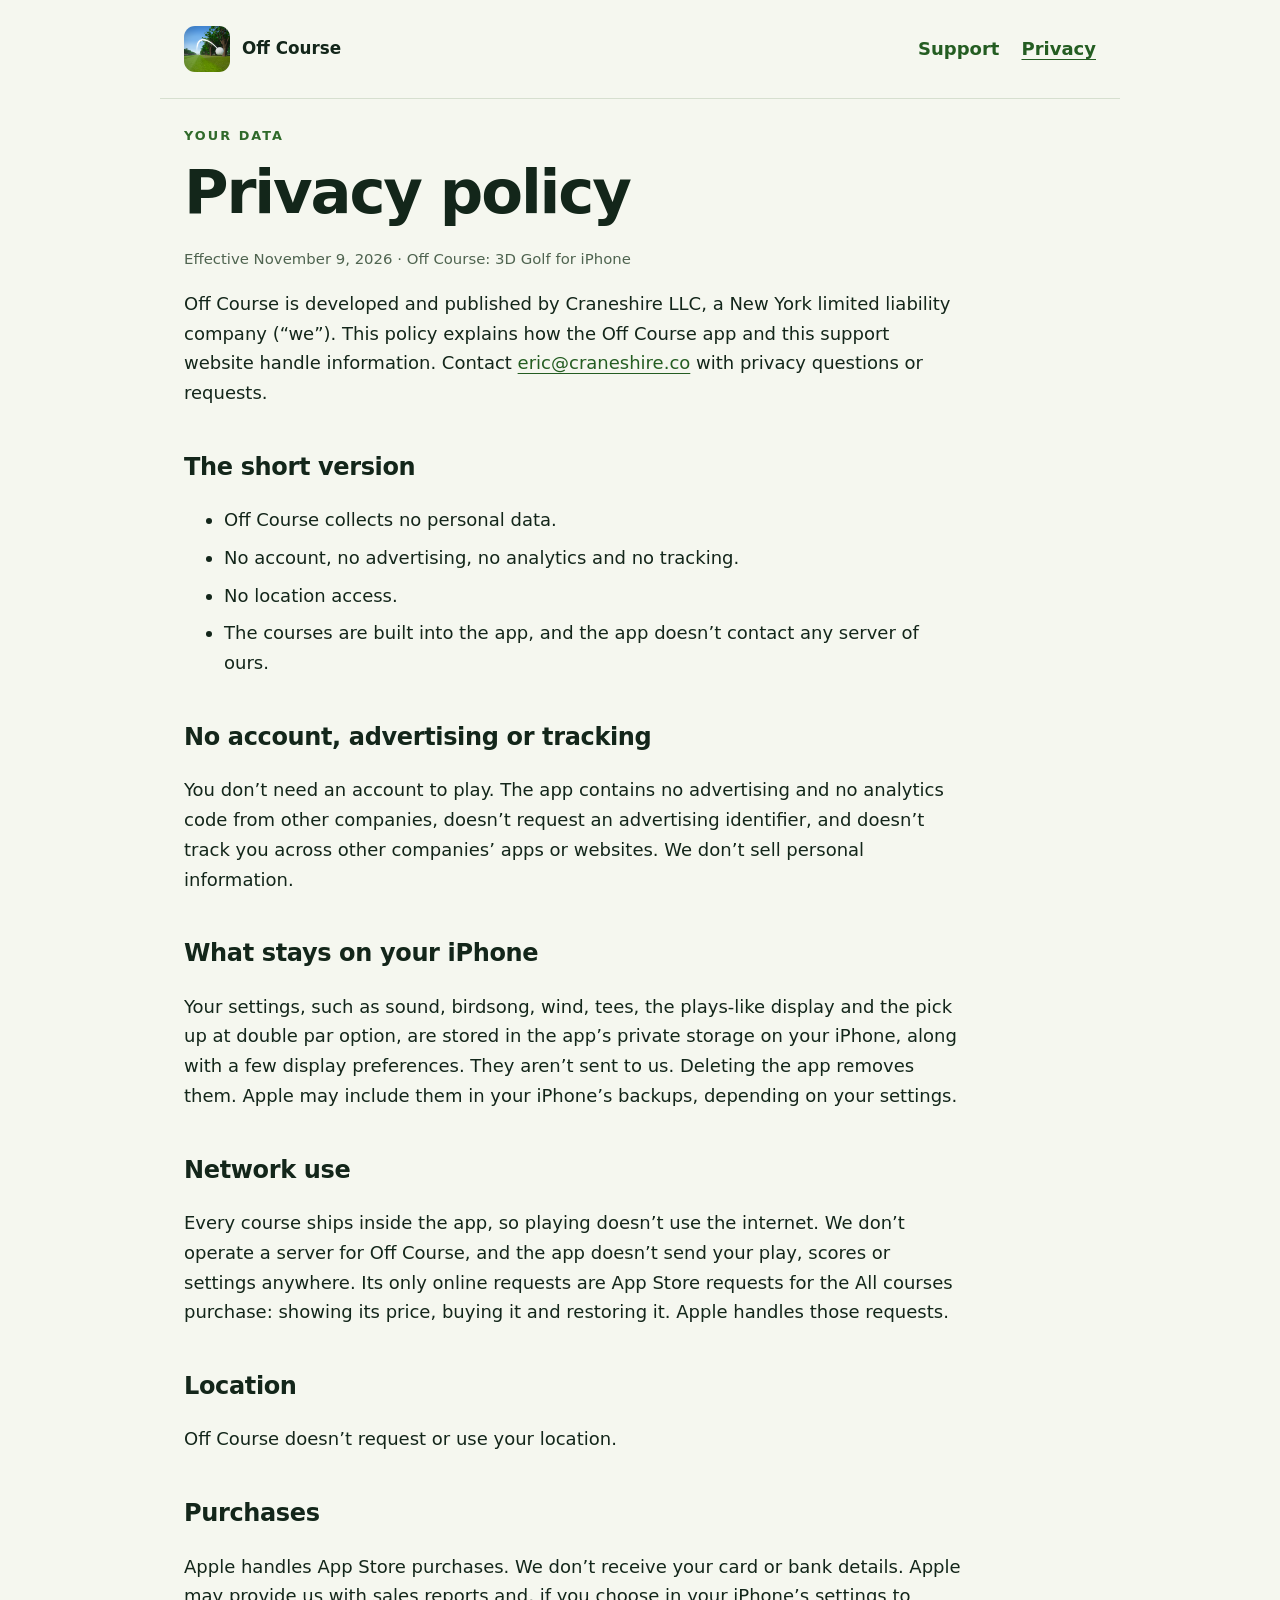
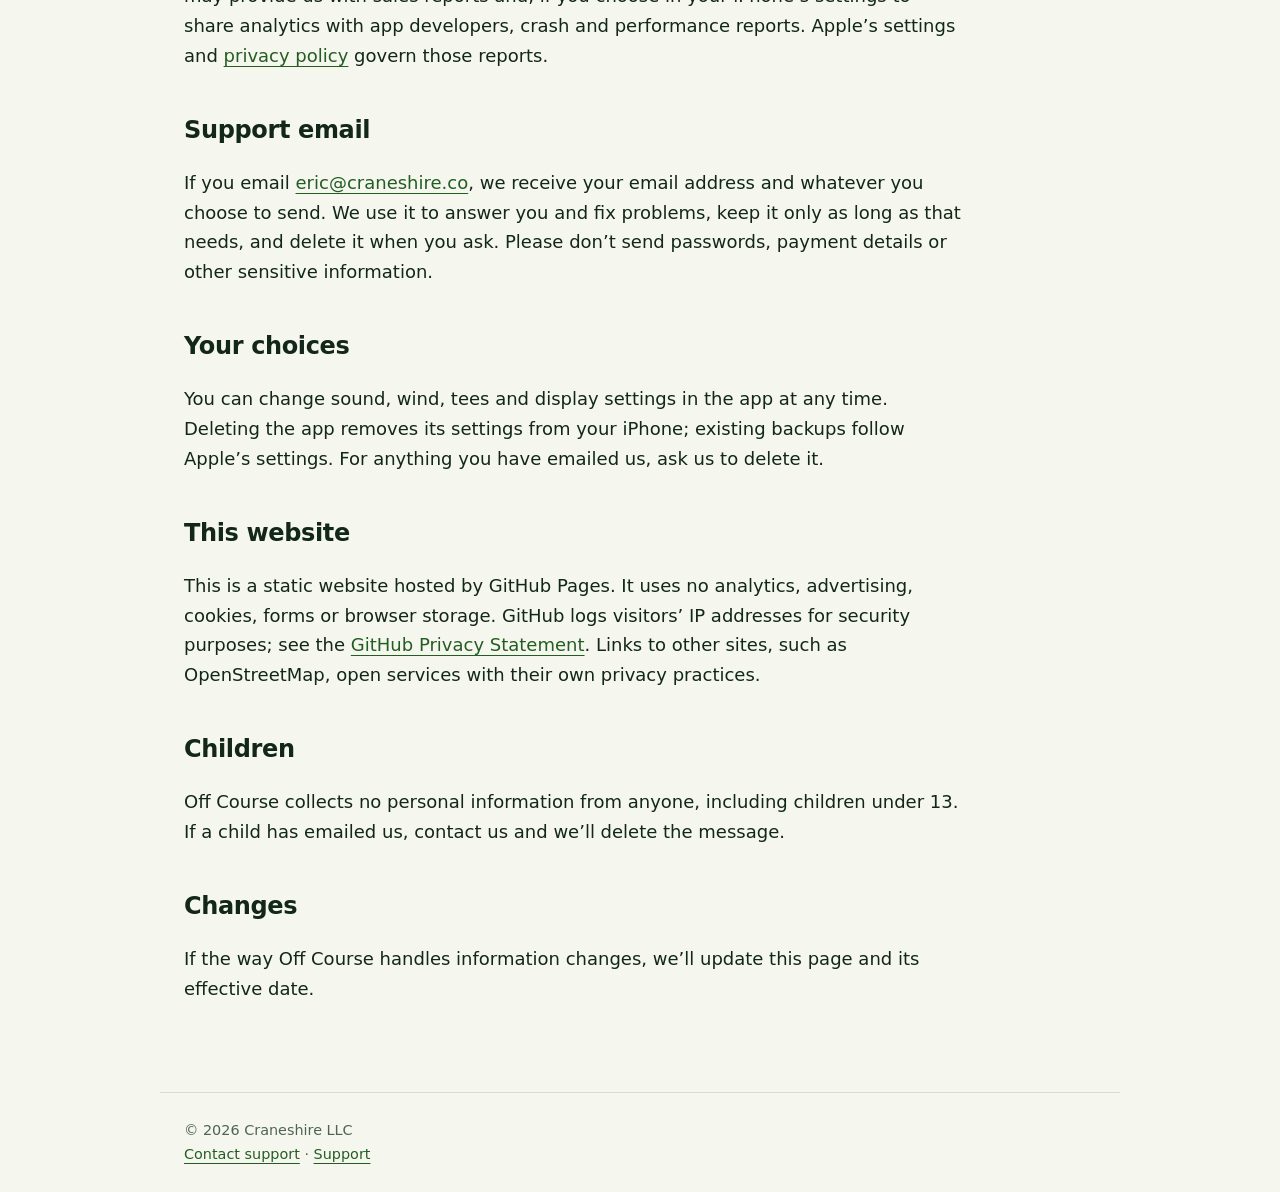
==== privacy.html @ 1bd62391 "Add Off Course support and privacy pages Support page with getting started, course markings, purchas" ====
<!doctype html>
<html lang="en"><head><meta charset="utf-8"><meta name="viewport" content="width=device-width,initial-scale=1">
<meta name="description" content="Privacy policy for Off Course: 3D Golf on iPhone. Off Course collects no personal data.">
<title>Privacy policy · Off Course: 3D Golf</title>
<link rel="icon" href="icon.png"><link rel="apple-touch-icon" href="icon.png"><link rel="stylesheet" href="style.css"></head><body>
<header><a class="brand" href="./"><img src="icon.png" alt=""><span>Off Course</span></a><nav aria-label="Main navigation"><a href="./">Support</a><a href="privacy.html" aria-current="page">Privacy</a></nav></header>
<main>
<article class="policy"><p class="eyebrow">Your data</p><h1>Privacy policy</h1>
<p class="note">Effective November 9, 2026 · Off Course: 3D Golf for iPhone</p>
<p>Off Course is developed and published by Craneshire LLC, a New York limited liability company (“we”). This policy explains how the Off Course app and this support website handle information. Contact <a href="mailto:eric@craneshire.co?subject=Off%20Course%20privacy">eric@craneshire.co</a> with privacy questions or requests.</p>

<h2>The short version</h2>
<ul>
<li>Off Course collects no personal data.</li>
<li>No account, no advertising, no analytics and no tracking.</li>
<li>No location access.</li>
<li>The courses are built into the app, and the app doesn’t contact any server of ours.</li>
</ul>

<h2>No account, advertising or tracking</h2>
<p>You don’t need an account to play. The app contains no advertising and no analytics code from other companies, doesn’t request an advertising identifier, and doesn’t track you across other companies’ apps or websites. We don’t sell personal information.</p>

<h2 id="device">What stays on your iPhone</h2>
<p>Your settings, such as sound, birdsong, wind, tees, the plays-like display and the pick up at double par option, are stored in the app’s private storage on your iPhone, along with a few display preferences. They aren’t sent to us. Deleting the app removes them. Apple may include them in your iPhone’s backups, depending on your settings.</p>

<h2>Network use</h2>
<p>Every course ships inside the app, so playing doesn’t use the internet. We don’t operate a server for Off Course, and the app doesn’t send your play, scores or settings anywhere. Its only online requests are App Store requests for the All courses purchase: showing its price, buying it and restoring it. Apple handles those requests.</p>

<h2>Location</h2>
<p>Off Course doesn’t request or use your location.</p>

<h2>Purchases</h2>
<p>Apple handles App Store purchases. We don’t receive your card or bank details. Apple may provide us with sales reports and, if you choose in your iPhone’s settings to share analytics with app developers, crash and performance reports. Apple’s settings and <a href="https://www.apple.com/legal/privacy/">privacy policy</a> govern those reports.</p>

<h2>Support email</h2>
<p>If you email <a href="mailto:eric@craneshire.co?subject=Off%20Course%20support">eric@craneshire.co</a>, we receive your email address and whatever you choose to send. We use it to answer you and fix problems, keep it only as long as that needs, and delete it when you ask. Please don’t send passwords, payment details or other sensitive information.</p>

<h2 id="choices">Your choices</h2>
<p>You can change sound, wind, tees and display settings in the app at any time. Deleting the app removes its settings from your iPhone; existing backups follow Apple’s settings. For anything you have emailed us, ask us to delete it.</p>

<h2>This website</h2>
<p>This is a static website hosted by GitHub Pages. It uses no analytics, advertising, cookies, forms or browser storage. GitHub logs visitors’ IP addresses for security purposes; see the <a href="https://docs.github.com/site-policy/privacy-policies/github-general-privacy-statement">GitHub Privacy Statement</a>. Links to other sites, such as OpenStreetMap, open services with their own privacy practices.</p>

<h2>Children</h2>
<p>Off Course collects no personal information from anyone, including children under 13. If a child has emailed us, contact us and we’ll delete the message.</p>

<h2>Changes</h2>
<p>If the way Off Course handles information changes, we’ll update this page and its effective date.</p>
</article>
</main>
<footer>© 2026 Craneshire LLC<br><a href="mailto:eric@craneshire.co?subject=Off%20Course%20support">Contact support</a> · <a href="./">Support</a></footer></body></html>
---- style.css ----
:root{--bg:#04110a;--panel:#0b1c12;--line:#1f3626;--text:#eef4ea;--muted:#a8bda3;--accent:#d9f28a;--link:#d9f28a;--contact-bg:#d9f28a;--contact-text:#0b1c12;color-scheme:dark}
@media (prefers-color-scheme:light){:root{--bg:#f5f7ef;--panel:#ffffff;--line:#d6dfcf;--text:#13261a;--muted:#4f6450;--accent:#2f6a2a;--link:#245d22;--contact-bg:#0b1c12;--contact-text:#eef4ea;color-scheme:light}}
*{box-sizing:border-box}
body{margin:0;background:var(--bg);color:var(--text);font:18px/1.65 system-ui,-apple-system,sans-serif}
a{color:var(--link);text-underline-offset:4px}
a:hover{text-decoration-thickness:2px}
header,main,footer{max-width:960px;margin:auto;padding:26px 24px}
header{display:flex;align-items:center;justify-content:space-between;gap:20px;border-bottom:1px solid var(--line)}
.brand{display:flex;align-items:center;gap:12px;text-decoration:none;font-weight:750;color:var(--text);font-size:1.05rem}
.brand img{width:46px;height:46px;border-radius:11px}
nav{display:flex;gap:22px;font-weight:600}
nav a{text-decoration:none}
nav a[aria-current]{text-decoration:underline}
h1{font-size:clamp(2.3rem,6vw,3.8rem);letter-spacing:-.035em;line-height:1.06;margin:14px 0 22px}
h2{font-size:1.5rem;letter-spacing:-.015em;margin:40px 0 12px}
.eyebrow{letter-spacing:.16em;text-transform:uppercase;font-size:.8rem;font-weight:750;color:var(--accent);margin:0}
.intro{max-width:700px;font-size:1.18rem}
.hero{padding:34px 0 18px}
.shot{display:block;width:100%;max-width:960px;border-radius:16px;margin:8px 0 6px}
.contact{background:var(--contact-bg);color:var(--contact-text);padding:28px 30px;border-radius:18px;margin:30px 0 10px}
.contact h2{margin-top:0}
.contact a{color:var(--contact-text);font-weight:750;font-size:clamp(1.1rem,4vw,1.45rem);overflow-wrap:anywhere}
.steps{padding-left:1.3em}
li{margin:8px 0}
details{padding:18px 0;border-bottom:1px solid var(--line)}
summary{font-weight:700;cursor:pointer}
details p{max-width:760px;margin:10px 0 0}
.policy{max-width:780px}
.note{color:var(--muted);font-size:.93rem}
.keys{display:grid;grid-template-columns:repeat(auto-fit,minmax(240px,1fr));gap:14px;margin:16px 0}
.key{background:var(--panel);border:1px solid var(--line);border-radius:14px;padding:16px 18px}
.key strong{display:block;margin-bottom:4px}
footer{border-top:1px solid var(--line);color:var(--muted);font-size:.9rem;margin-top:44px}
@media (max-width:560px){header,main,footer{padding:18px 16px}header{flex-direction:column;align-items:flex-start}.contact{padding:22px}}
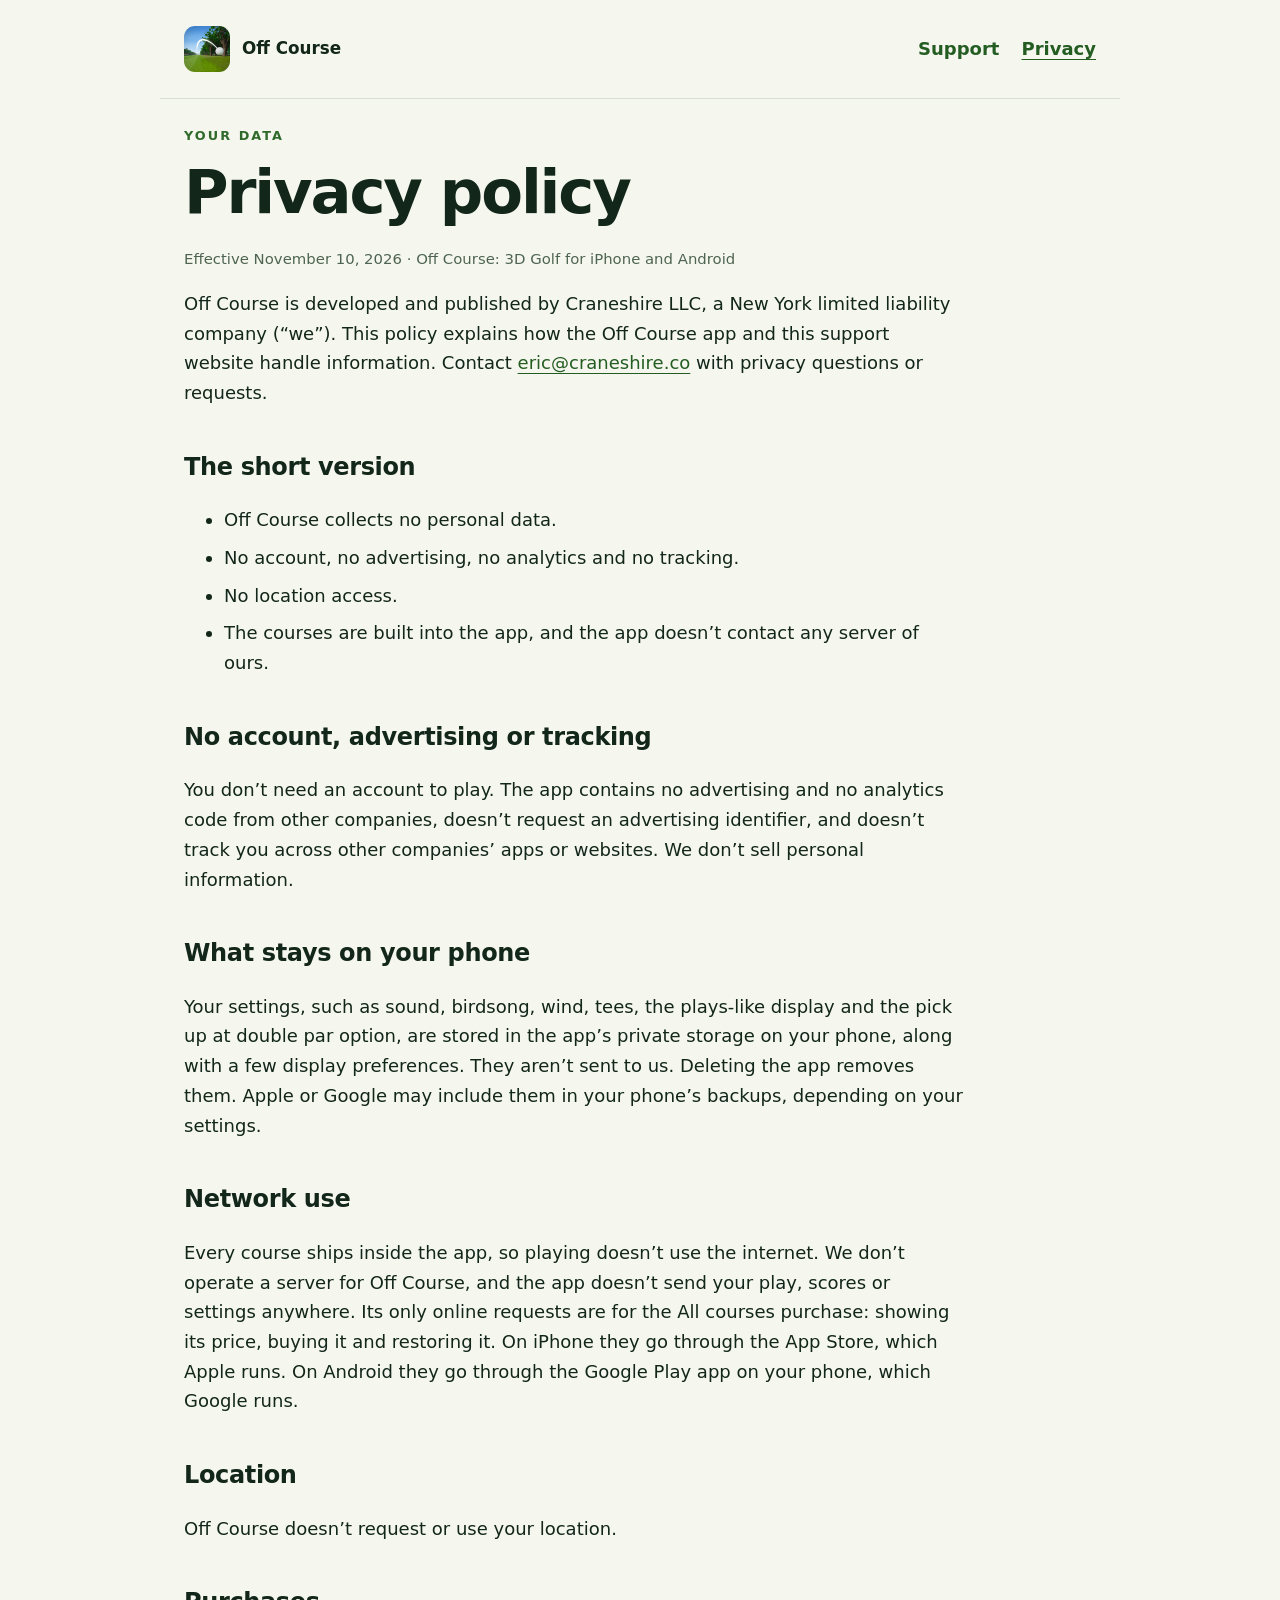
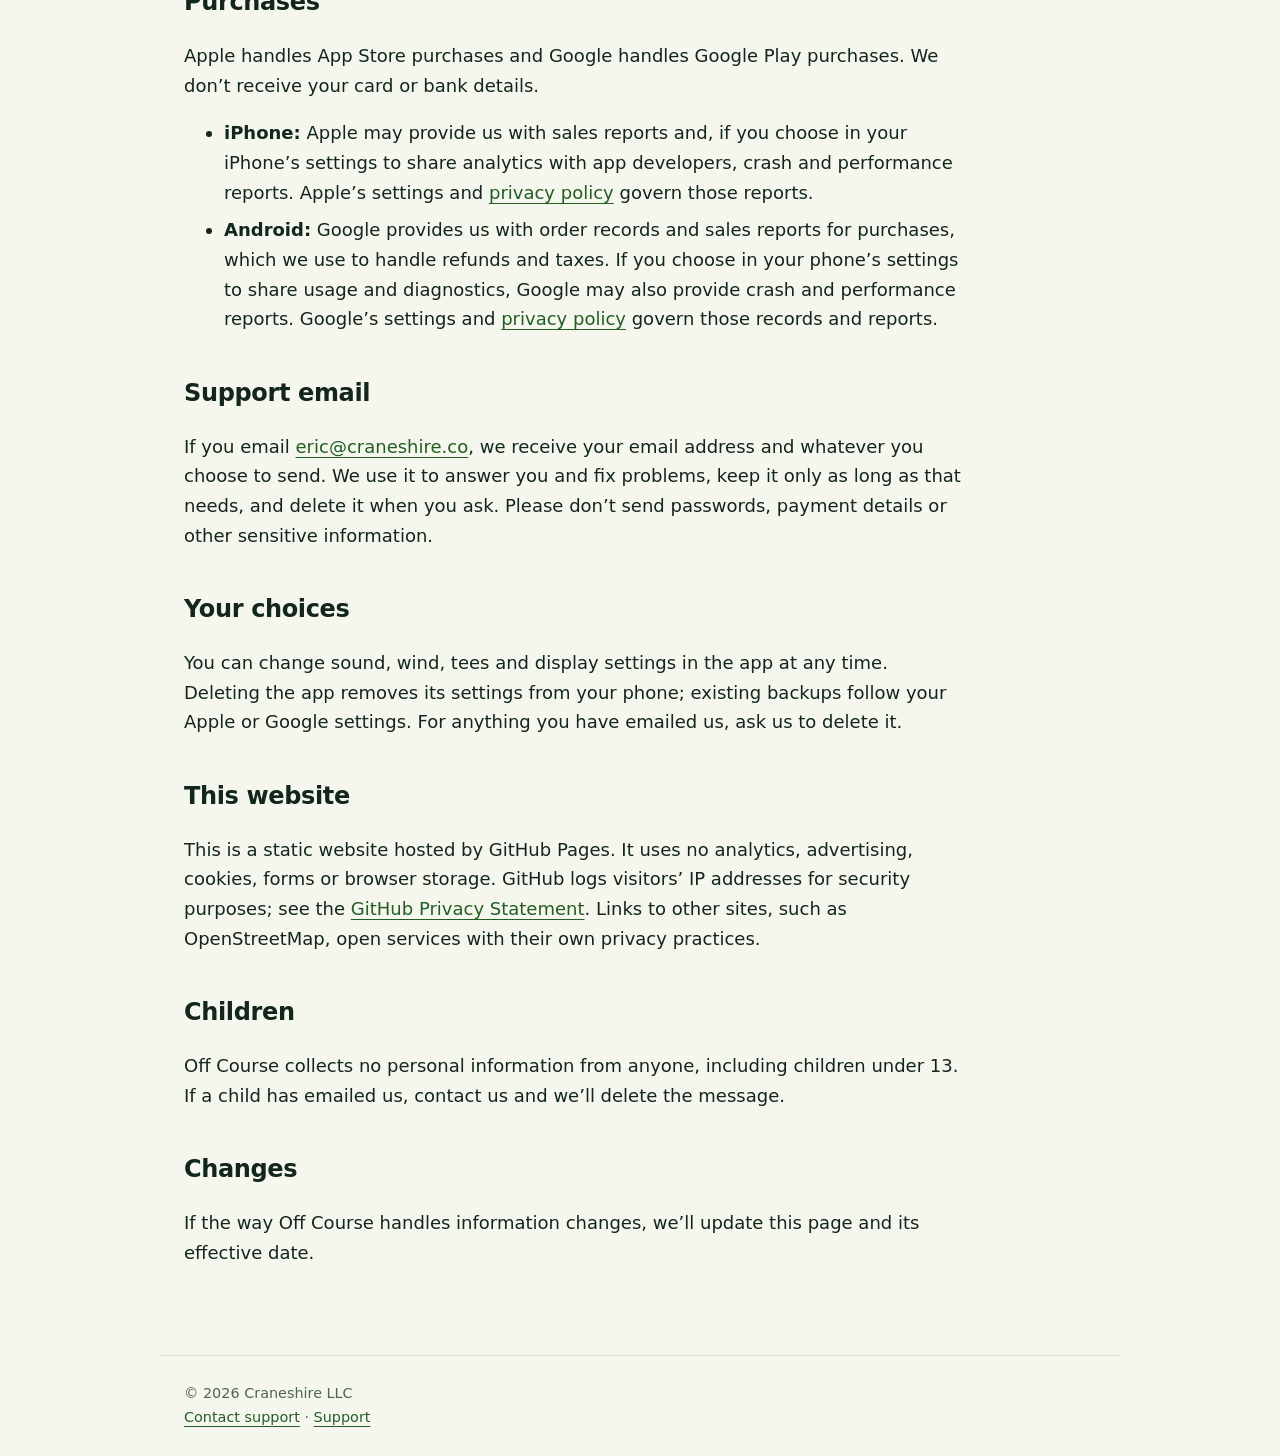
==== commit 39ebc205: "Add Android to the Off Course support and privacy pages Support: iPhone and Android requirements (iO" ====
--- a/privacy.html
+++ b/privacy.html
@@ -1,12 +1,12 @@
 <!doctype html>
 <html lang="en"><head><meta charset="utf-8"><meta name="viewport" content="width=device-width,initial-scale=1">
-<meta name="description" content="Privacy policy for Off Course: 3D Golf on iPhone. Off Course collects no personal data.">
+<meta name="description" content="Privacy policy for Off Course: 3D Golf on iPhone and Android. Off Course collects no personal data.">
 <title>Privacy policy · Off Course: 3D Golf</title>
 <link rel="icon" href="icon.png"><link rel="apple-touch-icon" href="icon.png"><link rel="stylesheet" href="style.css"></head><body>
 <header><a class="brand" href="./"><img src="icon.png" alt=""><span>Off Course</span></a><nav aria-label="Main navigation"><a href="./">Support</a><a href="privacy.html" aria-current="page">Privacy</a></nav></header>
 <main>
 <article class="policy"><p class="eyebrow">Your data</p><h1>Privacy policy</h1>
-<p class="note">Effective November 9, 2026 · Off Course: 3D Golf for iPhone</p>
+<p class="note">Effective November 10, 2026 · Off Course: 3D Golf for iPhone and Android</p>
 <p>Off Course is developed and published by Craneshire LLC, a New York limited liability company (“we”). This policy explains how the Off Course app and this support website handle information. Contact <a href="mailto:eric@craneshire.co?subject=Off%20Course%20privacy">eric@craneshire.co</a> with privacy questions or requests.</p>
 
 <h2>The short version</h2>
@@ -20,23 +20,27 @@
 <h2>No account, advertising or tracking</h2>
 <p>You don’t need an account to play. The app contains no advertising and no analytics code from other companies, doesn’t request an advertising identifier, and doesn’t track you across other companies’ apps or websites. We don’t sell personal information.</p>
 
-<h2 id="device">What stays on your iPhone</h2>
-<p>Your settings, such as sound, birdsong, wind, tees, the plays-like display and the pick up at double par option, are stored in the app’s private storage on your iPhone, along with a few display preferences. They aren’t sent to us. Deleting the app removes them. Apple may include them in your iPhone’s backups, depending on your settings.</p>
+<h2 id="device">What stays on your phone</h2>
+<p>Your settings, such as sound, birdsong, wind, tees, the plays-like display and the pick up at double par option, are stored in the app’s private storage on your phone, along with a few display preferences. They aren’t sent to us. Deleting the app removes them. Apple or Google may include them in your phone’s backups, depending on your settings.</p>
 
 <h2>Network use</h2>
-<p>Every course ships inside the app, so playing doesn’t use the internet. We don’t operate a server for Off Course, and the app doesn’t send your play, scores or settings anywhere. Its only online requests are App Store requests for the All courses purchase: showing its price, buying it and restoring it. Apple handles those requests.</p>
+<p>Every course ships inside the app, so playing doesn’t use the internet. We don’t operate a server for Off Course, and the app doesn’t send your play, scores or settings anywhere. Its only online requests are for the All courses purchase: showing its price, buying it and restoring it. On iPhone they go through the App Store, which Apple runs. On Android they go through the Google Play app on your phone, which Google runs.</p>
 
 <h2>Location</h2>
 <p>Off Course doesn’t request or use your location.</p>
 
 <h2>Purchases</h2>
-<p>Apple handles App Store purchases. We don’t receive your card or bank details. Apple may provide us with sales reports and, if you choose in your iPhone’s settings to share analytics with app developers, crash and performance reports. Apple’s settings and <a href="https://www.apple.com/legal/privacy/">privacy policy</a> govern those reports.</p>
+<p>Apple handles App Store purchases and Google handles Google Play purchases. We don’t receive your card or bank details.</p>
+<ul>
+<li><strong>iPhone:</strong> Apple may provide us with sales reports and, if you choose in your iPhone’s settings to share analytics with app developers, crash and performance reports. Apple’s settings and <a href="https://www.apple.com/legal/privacy/">privacy policy</a> govern those reports.</li>
+<li><strong>Android:</strong> Google provides us with order records and sales reports for purchases, which we use to handle refunds and taxes. If you choose in your phone’s settings to share usage and diagnostics, Google may also provide crash and performance reports. Google’s settings and <a href="https://policies.google.com/privacy">privacy policy</a> govern those records and reports.</li>
+</ul>
 
 <h2>Support email</h2>
 <p>If you email <a href="mailto:eric@craneshire.co?subject=Off%20Course%20support">eric@craneshire.co</a>, we receive your email address and whatever you choose to send. We use it to answer you and fix problems, keep it only as long as that needs, and delete it when you ask. Please don’t send passwords, payment details or other sensitive information.</p>
 
 <h2 id="choices">Your choices</h2>
-<p>You can change sound, wind, tees and display settings in the app at any time. Deleting the app removes its settings from your iPhone; existing backups follow Apple’s settings. For anything you have emailed us, ask us to delete it.</p>
+<p>You can change sound, wind, tees and display settings in the app at any time. Deleting the app removes its settings from your phone; existing backups follow your Apple or Google settings. For anything you have emailed us, ask us to delete it.</p>
 
 <h2>This website</h2>
 <p>This is a static website hosted by GitHub Pages. It uses no analytics, advertising, cookies, forms or browser storage. GitHub logs visitors’ IP addresses for security purposes; see the <a href="https://docs.github.com/site-policy/privacy-policies/github-general-privacy-statement">GitHub Privacy Statement</a>. Links to other sites, such as OpenStreetMap, open services with their own privacy practices.</p>
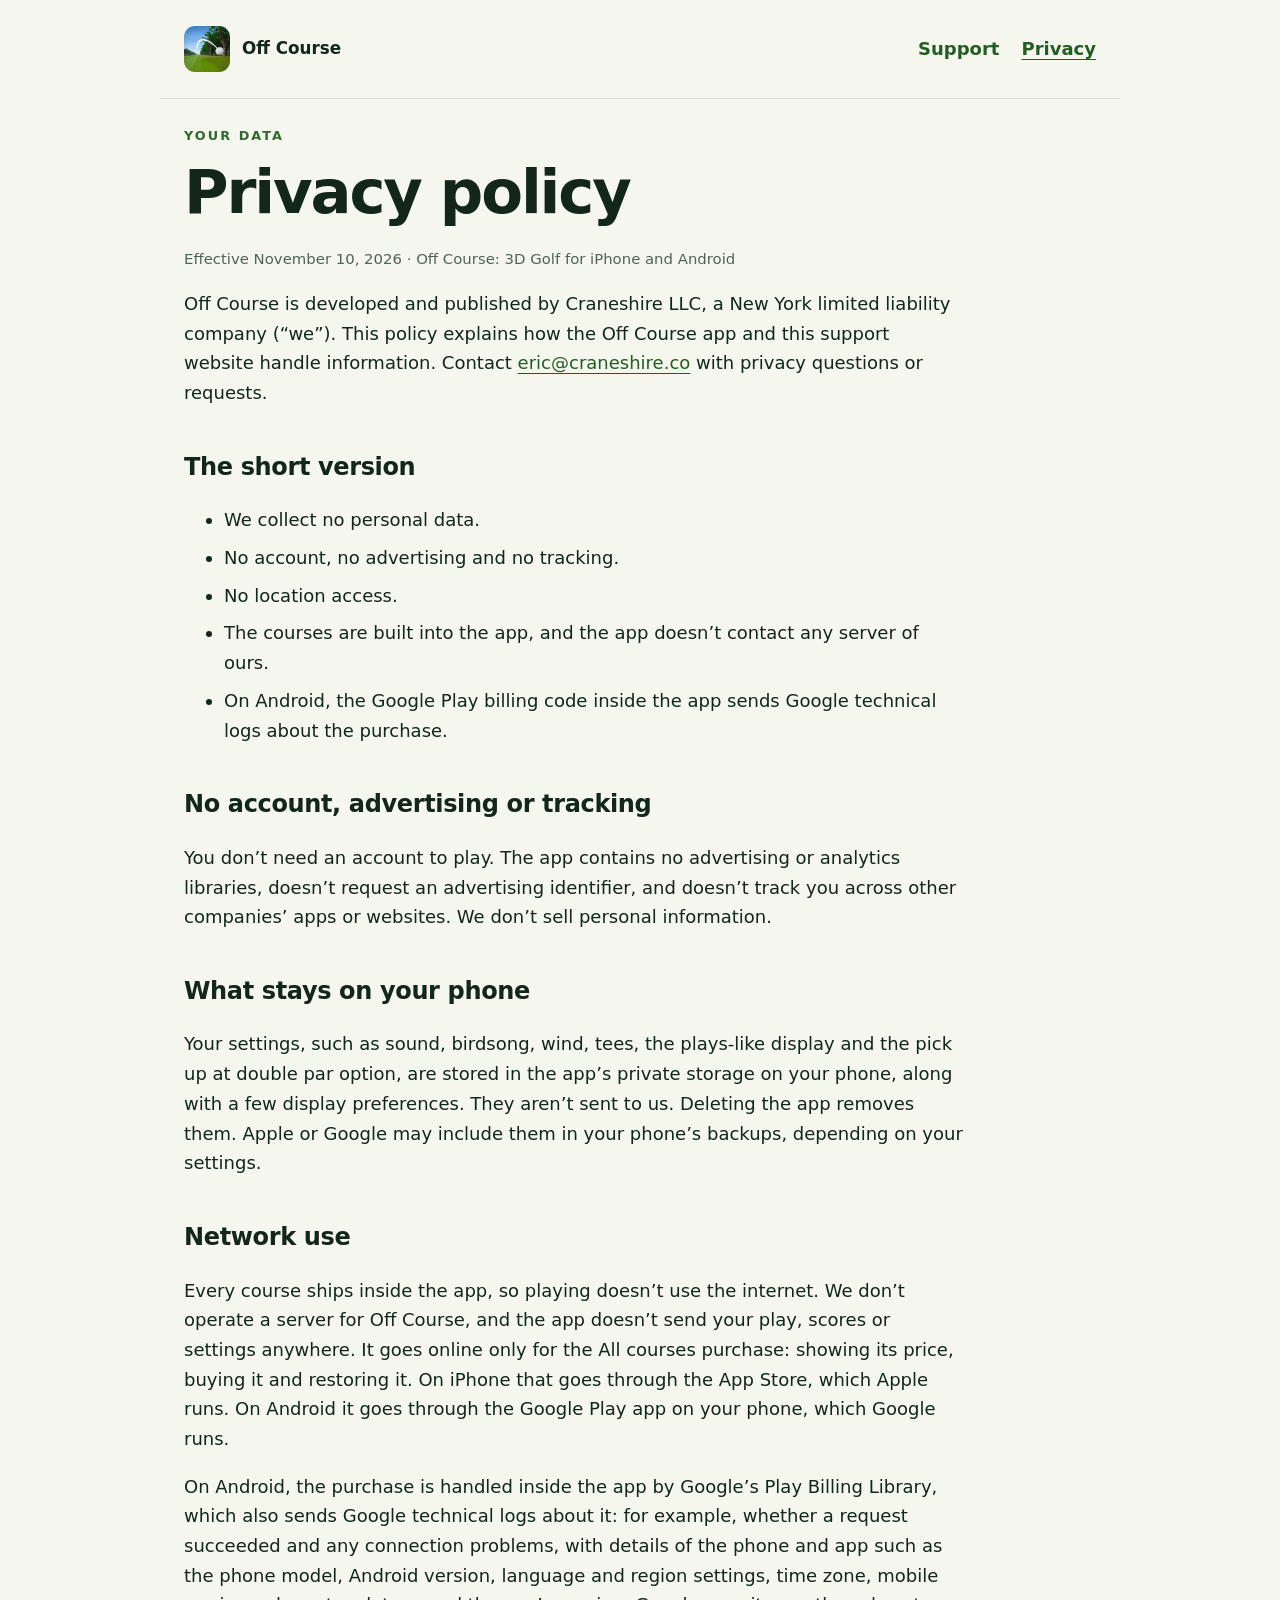
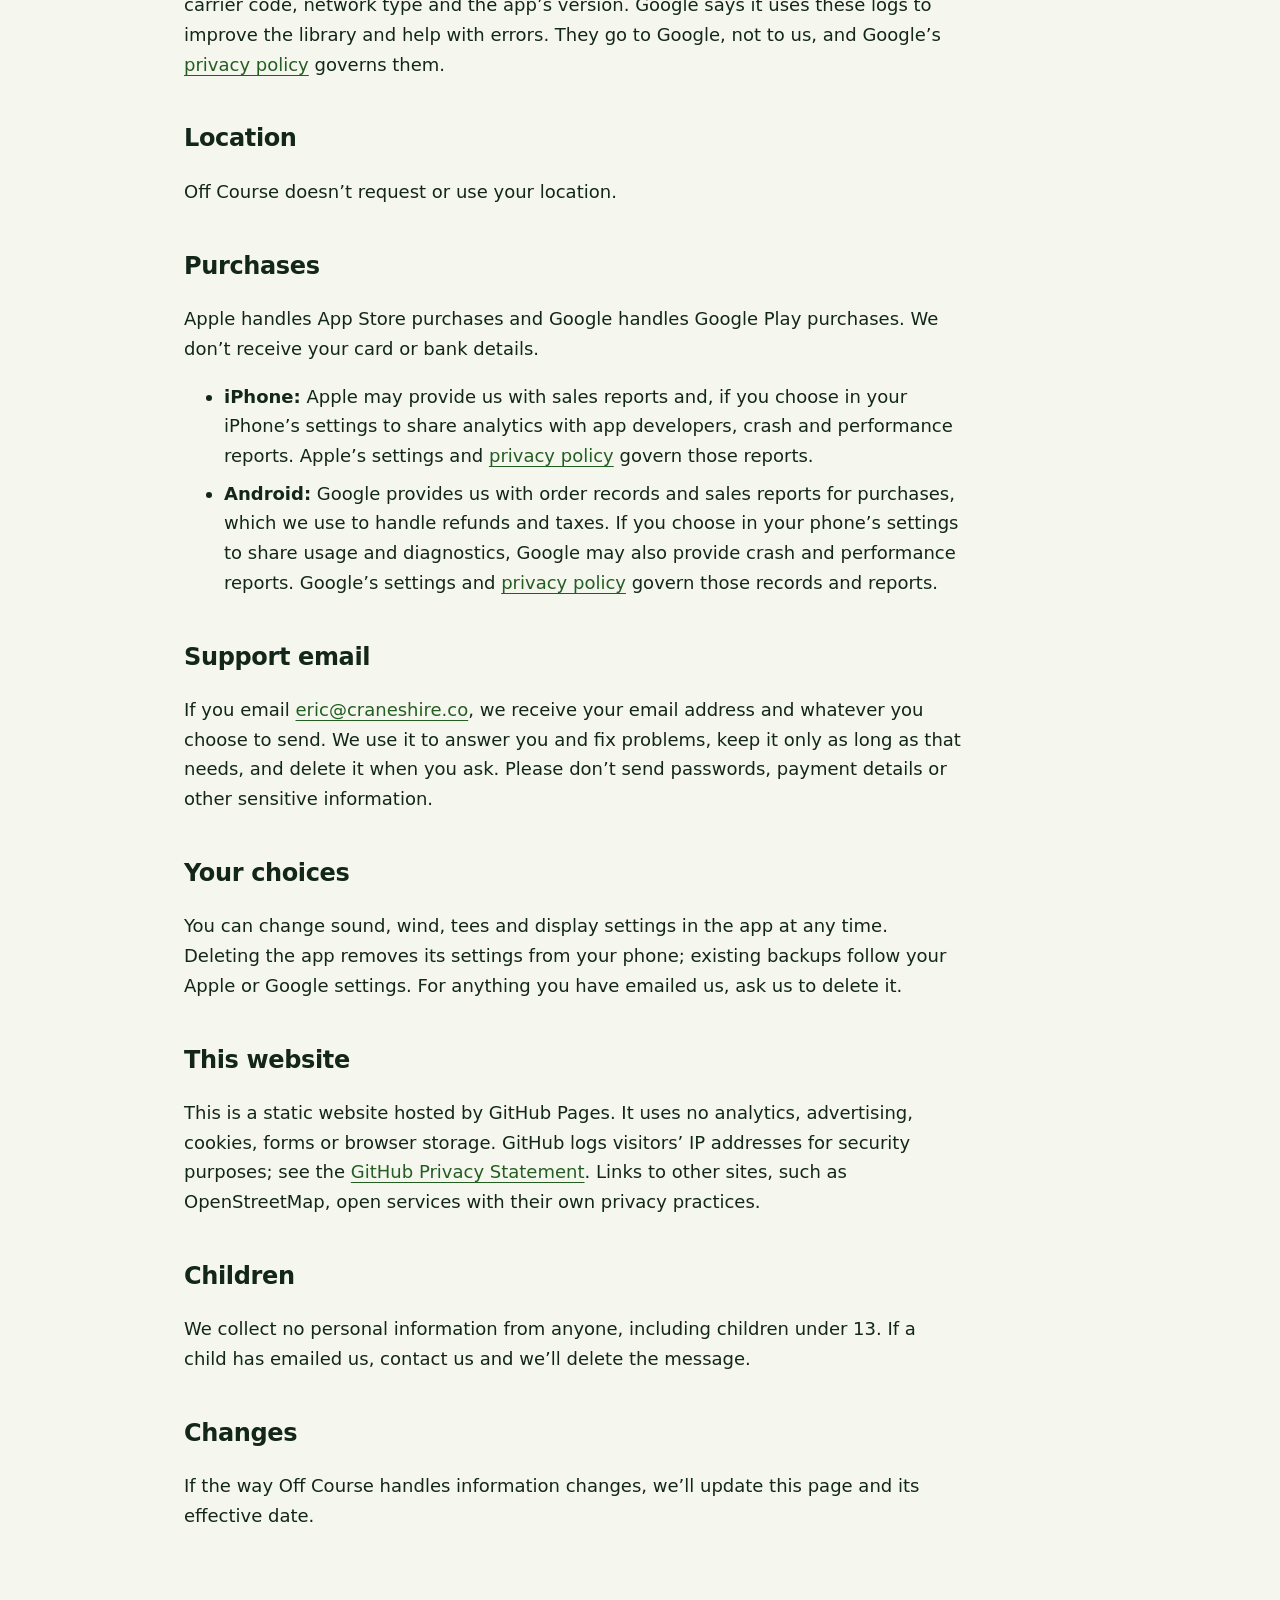
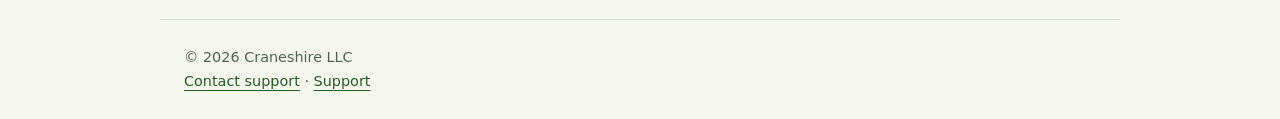
==== commit 260c0f7d: "Say what Google's Play Billing Library sends on Android The Billing Library inside the Android app s" ====
--- a/privacy.html
+++ b/privacy.html
@@ -1,6 +1,6 @@
 <!doctype html>
 <html lang="en"><head><meta charset="utf-8"><meta name="viewport" content="width=device-width,initial-scale=1">
-<meta name="description" content="Privacy policy for Off Course: 3D Golf on iPhone and Android. Off Course collects no personal data.">
+<meta name="description" content="Privacy policy for Off Course: 3D Golf on iPhone and Android. We collect no personal data.">
 <title>Privacy policy · Off Course: 3D Golf</title>
 <link rel="icon" href="icon.png"><link rel="apple-touch-icon" href="icon.png"><link rel="stylesheet" href="style.css"></head><body>
 <header><a class="brand" href="./"><img src="icon.png" alt=""><span>Off Course</span></a><nav aria-label="Main navigation"><a href="./">Support</a><a href="privacy.html" aria-current="page">Privacy</a></nav></header>
@@ -11,20 +11,22 @@
 
 <h2>The short version</h2>
 <ul>
-<li>Off Course collects no personal data.</li>
-<li>No account, no advertising, no analytics and no tracking.</li>
+<li>We collect no personal data.</li>
+<li>No account, no advertising and no tracking.</li>
 <li>No location access.</li>
 <li>The courses are built into the app, and the app doesn’t contact any server of ours.</li>
+<li>On Android, the Google Play billing code inside the app sends Google technical logs about the purchase.</li>
 </ul>
 
 <h2>No account, advertising or tracking</h2>
-<p>You don’t need an account to play. The app contains no advertising and no analytics code from other companies, doesn’t request an advertising identifier, and doesn’t track you across other companies’ apps or websites. We don’t sell personal information.</p>
+<p>You don’t need an account to play. The app contains no advertising or analytics libraries, doesn’t request an advertising identifier, and doesn’t track you across other companies’ apps or websites. We don’t sell personal information.</p>
 
 <h2 id="device">What stays on your phone</h2>
 <p>Your settings, such as sound, birdsong, wind, tees, the plays-like display and the pick up at double par option, are stored in the app’s private storage on your phone, along with a few display preferences. They aren’t sent to us. Deleting the app removes them. Apple or Google may include them in your phone’s backups, depending on your settings.</p>
 
 <h2>Network use</h2>
-<p>Every course ships inside the app, so playing doesn’t use the internet. We don’t operate a server for Off Course, and the app doesn’t send your play, scores or settings anywhere. Its only online requests are for the All courses purchase: showing its price, buying it and restoring it. On iPhone they go through the App Store, which Apple runs. On Android they go through the Google Play app on your phone, which Google runs.</p>
+<p>Every course ships inside the app, so playing doesn’t use the internet. We don’t operate a server for Off Course, and the app doesn’t send your play, scores or settings anywhere. It goes online only for the All courses purchase: showing its price, buying it and restoring it. On iPhone that goes through the App Store, which Apple runs. On Android it goes through the Google Play app on your phone, which Google runs.</p>
+<p>On Android, the purchase is handled inside the app by Google’s Play Billing Library, which also sends Google technical logs about it: for example, whether a request succeeded and any connection problems, with details of the phone and app such as the phone model, Android version, language and region settings, time zone, mobile carrier code, network type and the app’s version. Google says it uses these logs to improve the library and help with errors. They go to Google, not to us, and Google’s <a href="https://policies.google.com/privacy">privacy policy</a> governs them.</p>
 
 <h2>Location</h2>
 <p>Off Course doesn’t request or use your location.</p>
@@ -46,7 +48,7 @@
 <p>This is a static website hosted by GitHub Pages. It uses no analytics, advertising, cookies, forms or browser storage. GitHub logs visitors’ IP addresses for security purposes; see the <a href="https://docs.github.com/site-policy/privacy-policies/github-general-privacy-statement">GitHub Privacy Statement</a>. Links to other sites, such as OpenStreetMap, open services with their own privacy practices.</p>
 
 <h2>Children</h2>
-<p>Off Course collects no personal information from anyone, including children under 13. If a child has emailed us, contact us and we’ll delete the message.</p>
+<p>We collect no personal information from anyone, including children under 13. If a child has emailed us, contact us and we’ll delete the message.</p>
 
 <h2>Changes</h2>
 <p>If the way Off Course handles information changes, we’ll update this page and its effective date.</p>
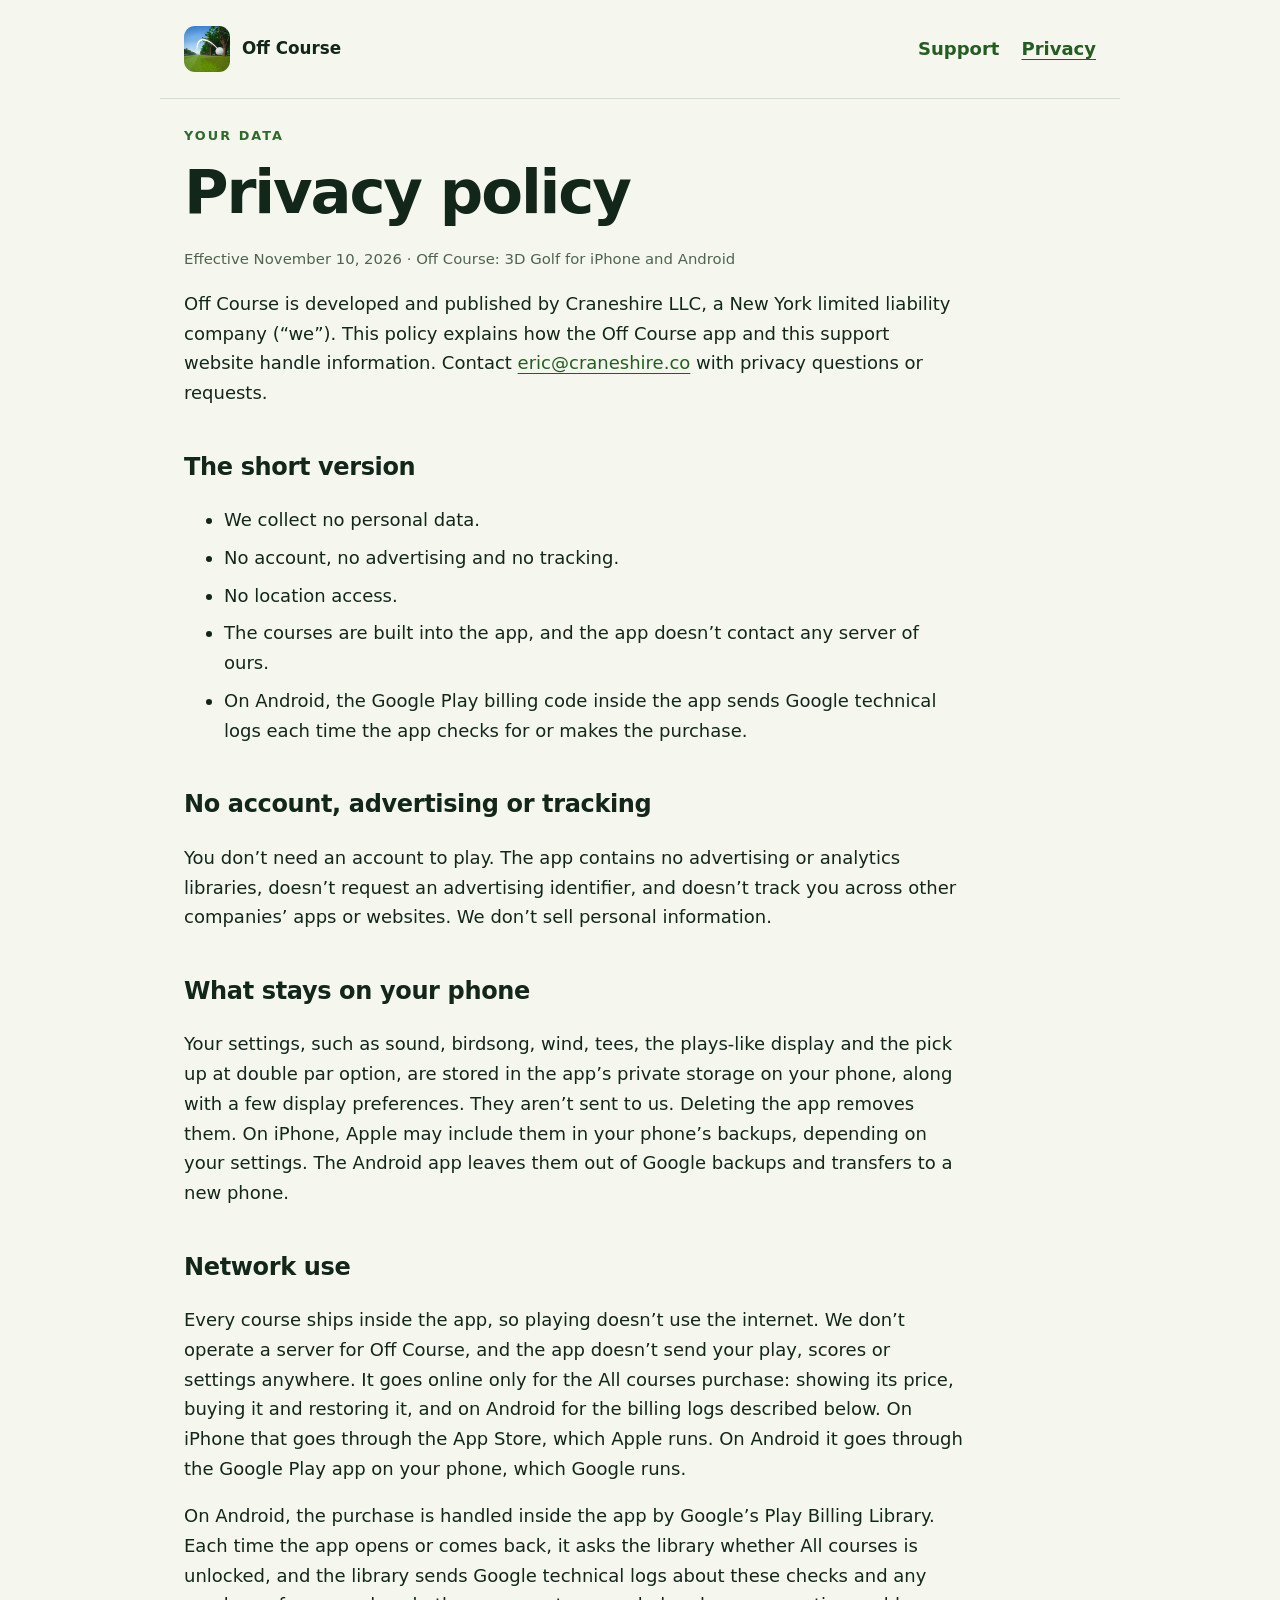
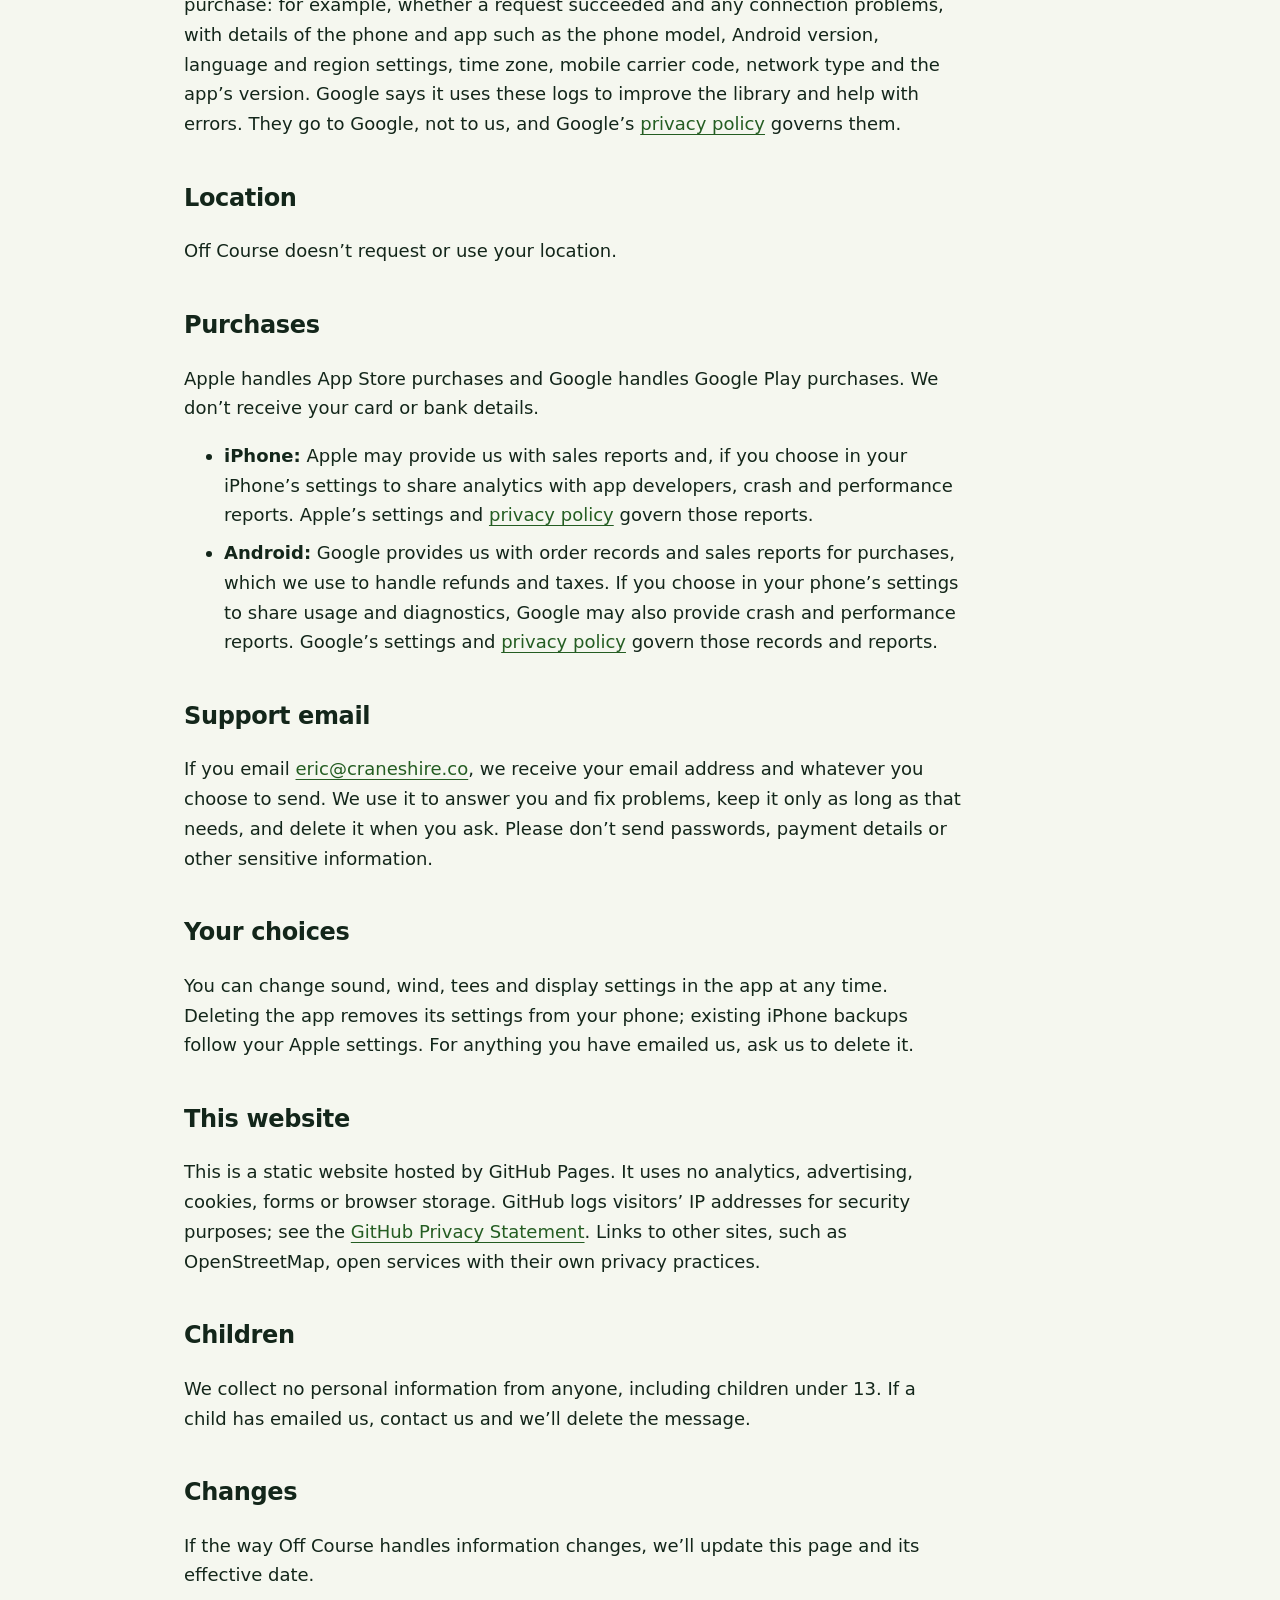
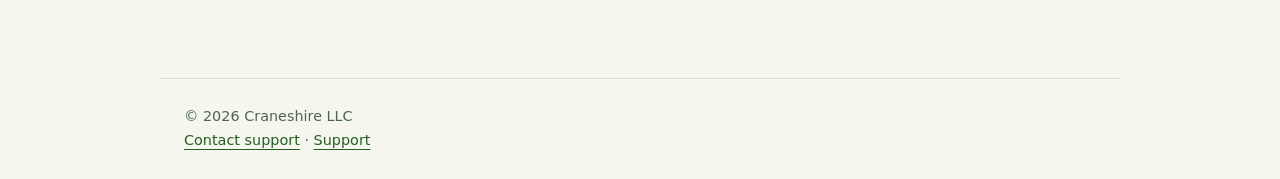
==== commit 8f61baad: "Say when the Android billing logs are sent, and that Android keeps no backup Eric chose to declare t" ====
--- a/privacy.html
+++ b/privacy.html
@@ -15,18 +15,18 @@
 <li>No account, no advertising and no tracking.</li>
 <li>No location access.</li>
 <li>The courses are built into the app, and the app doesn’t contact any server of ours.</li>
-<li>On Android, the Google Play billing code inside the app sends Google technical logs about the purchase.</li>
+<li>On Android, the Google Play billing code inside the app sends Google technical logs each time the app checks for or makes the purchase.</li>
 </ul>
 
 <h2>No account, advertising or tracking</h2>
 <p>You don’t need an account to play. The app contains no advertising or analytics libraries, doesn’t request an advertising identifier, and doesn’t track you across other companies’ apps or websites. We don’t sell personal information.</p>
 
 <h2 id="device">What stays on your phone</h2>
-<p>Your settings, such as sound, birdsong, wind, tees, the plays-like display and the pick up at double par option, are stored in the app’s private storage on your phone, along with a few display preferences. They aren’t sent to us. Deleting the app removes them. Apple or Google may include them in your phone’s backups, depending on your settings.</p>
+<p>Your settings, such as sound, birdsong, wind, tees, the plays-like display and the pick up at double par option, are stored in the app’s private storage on your phone, along with a few display preferences. They aren’t sent to us. Deleting the app removes them. On iPhone, Apple may include them in your phone’s backups, depending on your settings. The Android app leaves them out of Google backups and transfers to a new phone.</p>
 
 <h2>Network use</h2>
-<p>Every course ships inside the app, so playing doesn’t use the internet. We don’t operate a server for Off Course, and the app doesn’t send your play, scores or settings anywhere. It goes online only for the All courses purchase: showing its price, buying it and restoring it. On iPhone that goes through the App Store, which Apple runs. On Android it goes through the Google Play app on your phone, which Google runs.</p>
-<p>On Android, the purchase is handled inside the app by Google’s Play Billing Library, which also sends Google technical logs about it: for example, whether a request succeeded and any connection problems, with details of the phone and app such as the phone model, Android version, language and region settings, time zone, mobile carrier code, network type and the app’s version. Google says it uses these logs to improve the library and help with errors. They go to Google, not to us, and Google’s <a href="https://policies.google.com/privacy">privacy policy</a> governs them.</p>
+<p>Every course ships inside the app, so playing doesn’t use the internet. We don’t operate a server for Off Course, and the app doesn’t send your play, scores or settings anywhere. It goes online only for the All courses purchase: showing its price, buying it and restoring it, and on Android for the billing logs described below. On iPhone that goes through the App Store, which Apple runs. On Android it goes through the Google Play app on your phone, which Google runs.</p>
+<p>On Android, the purchase is handled inside the app by Google’s Play Billing Library. Each time the app opens or comes back, it asks the library whether All courses is unlocked, and the library sends Google technical logs about these checks and any purchase: for example, whether a request succeeded and any connection problems, with details of the phone and app such as the phone model, Android version, language and region settings, time zone, mobile carrier code, network type and the app’s version. Google says it uses these logs to improve the library and help with errors. They go to Google, not to us, and Google’s <a href="https://policies.google.com/privacy">privacy policy</a> governs them.</p>
 
 <h2>Location</h2>
 <p>Off Course doesn’t request or use your location.</p>
@@ -42,7 +42,7 @@
 <p>If you email <a href="mailto:eric@craneshire.co?subject=Off%20Course%20support">eric@craneshire.co</a>, we receive your email address and whatever you choose to send. We use it to answer you and fix problems, keep it only as long as that needs, and delete it when you ask. Please don’t send passwords, payment details or other sensitive information.</p>
 
 <h2 id="choices">Your choices</h2>
-<p>You can change sound, wind, tees and display settings in the app at any time. Deleting the app removes its settings from your phone; existing backups follow your Apple or Google settings. For anything you have emailed us, ask us to delete it.</p>
+<p>You can change sound, wind, tees and display settings in the app at any time. Deleting the app removes its settings from your phone; existing iPhone backups follow your Apple settings. For anything you have emailed us, ask us to delete it.</p>
 
 <h2>This website</h2>
 <p>This is a static website hosted by GitHub Pages. It uses no analytics, advertising, cookies, forms or browser storage. GitHub logs visitors’ IP addresses for security purposes; see the <a href="https://docs.github.com/site-policy/privacy-policies/github-general-privacy-statement">GitHub Privacy Statement</a>. Links to other sites, such as OpenStreetMap, open services with their own privacy practices.</p>
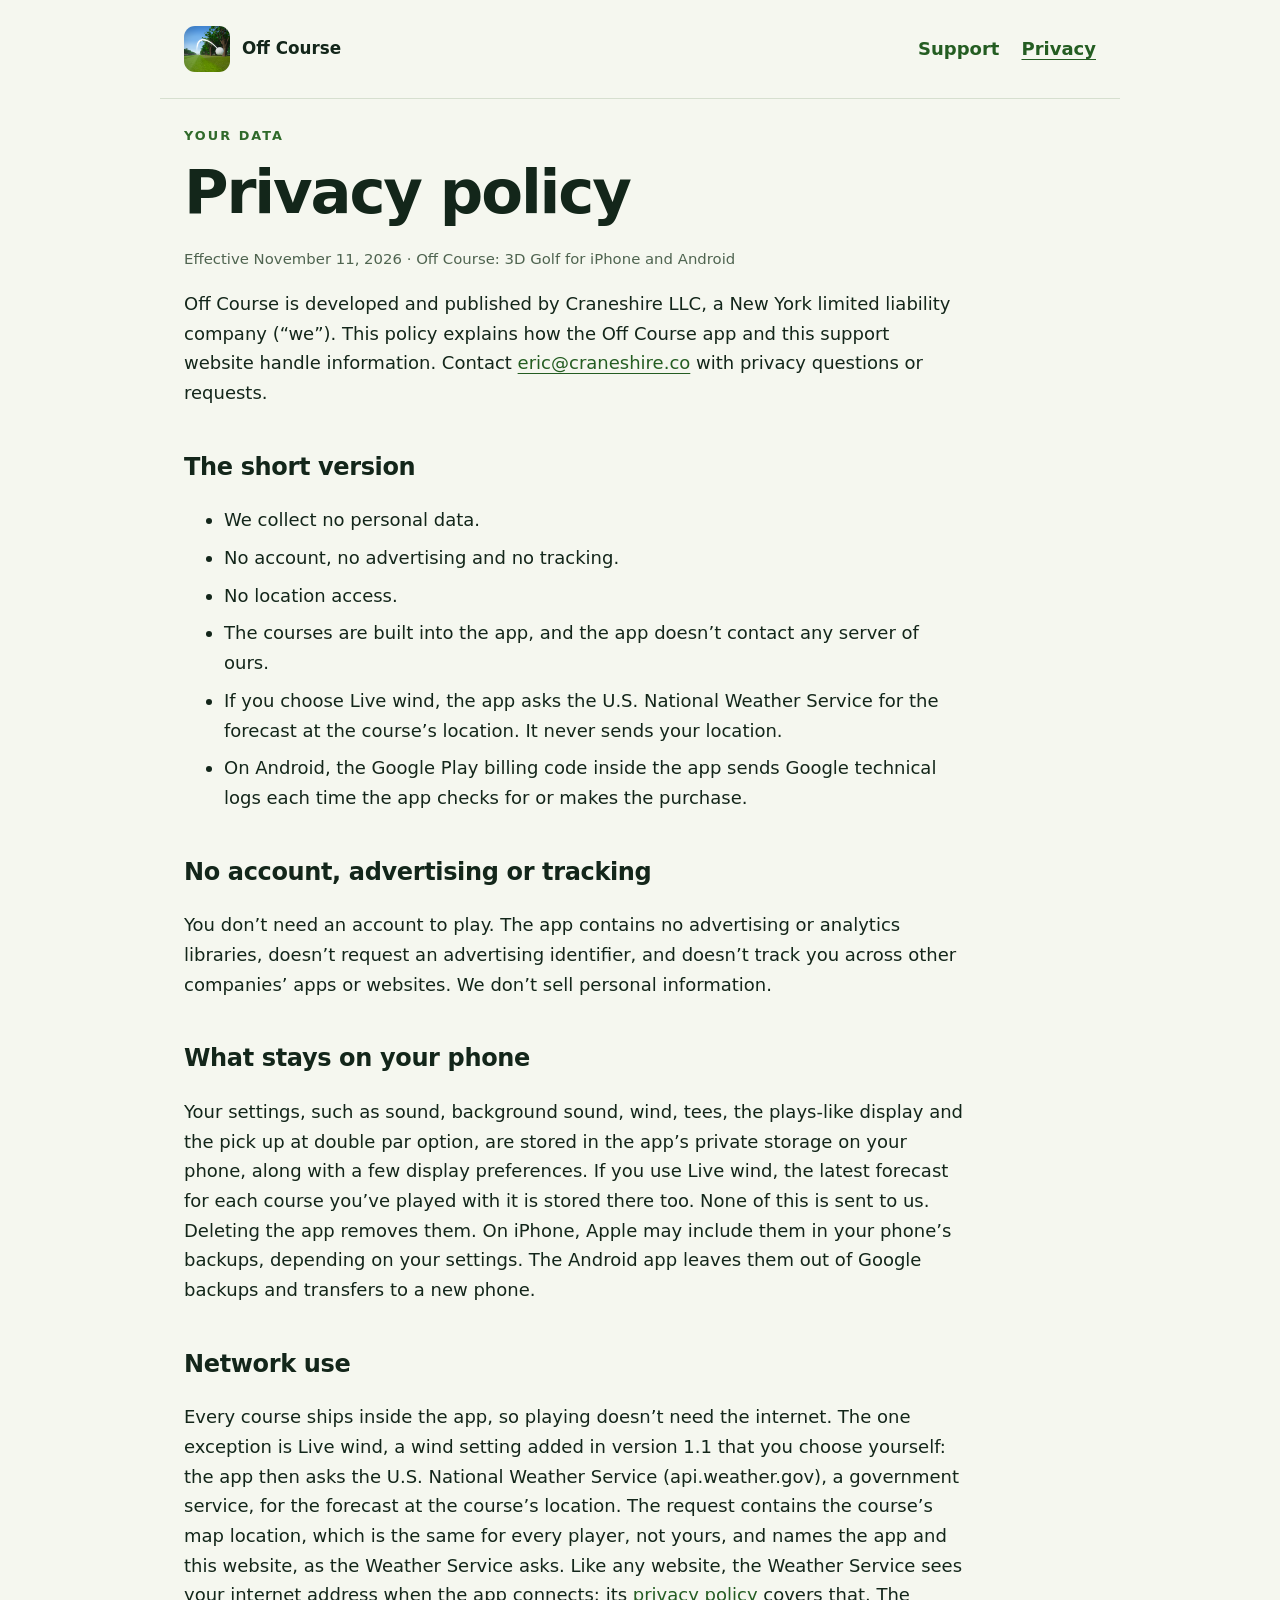
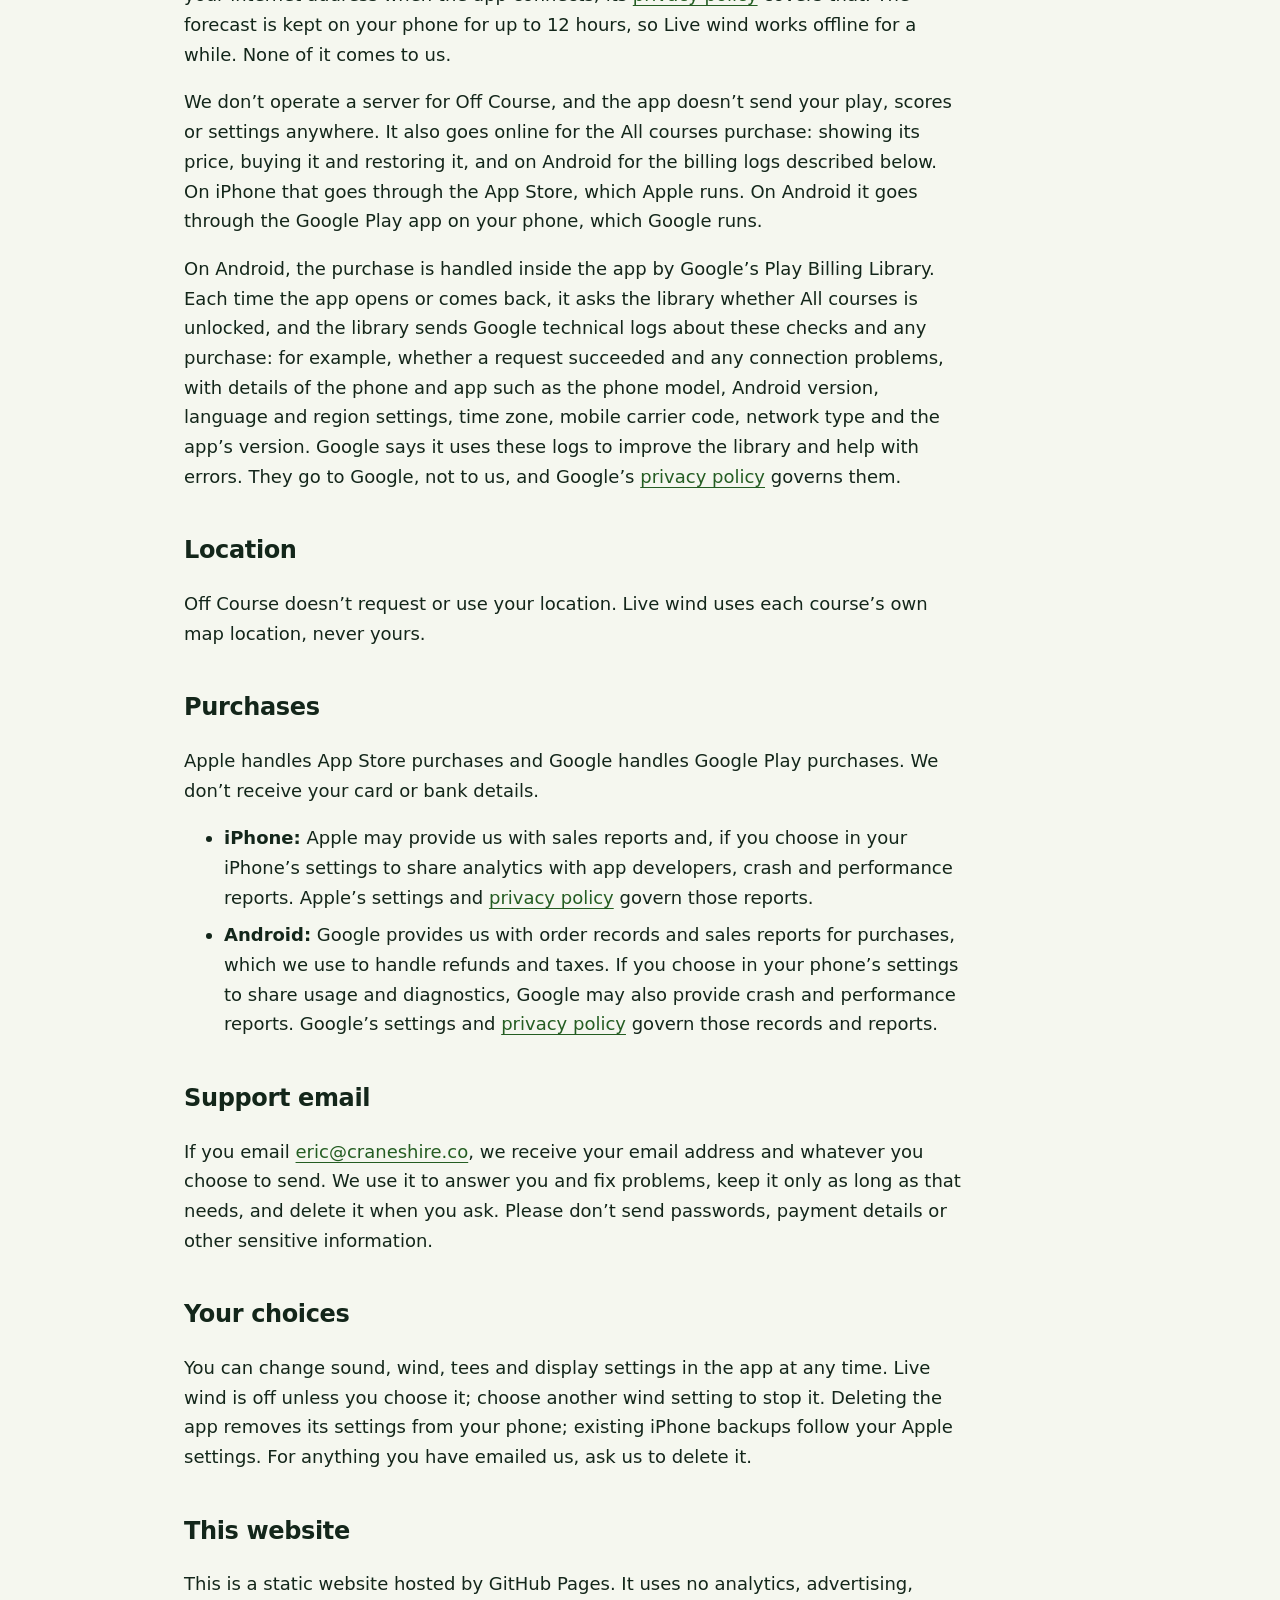
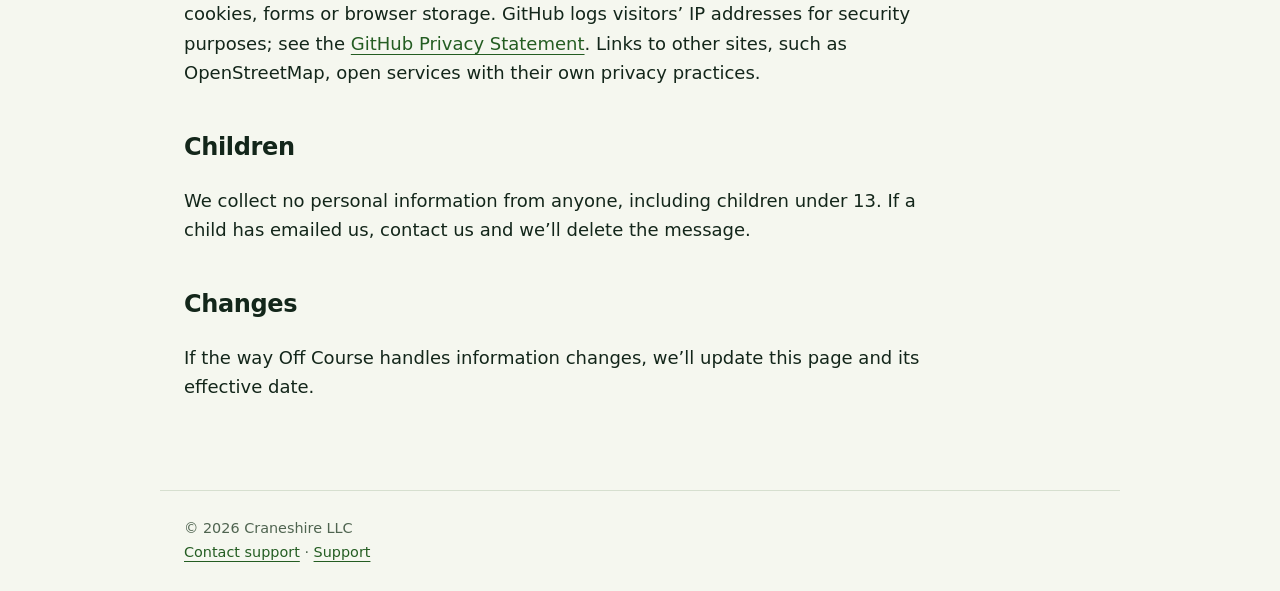
==== commit 25adc10a: "Describe Live wind and the 1.1 sound credits Off Course 1.1 adds Live wind, which asks the U.S. Nati" ====
--- a/privacy.html
+++ b/privacy.html
@@ -6,7 +6,7 @@
 <header><a class="brand" href="./"><img src="icon.png" alt=""><span>Off Course</span></a><nav aria-label="Main navigation"><a href="./">Support</a><a href="privacy.html" aria-current="page">Privacy</a></nav></header>
 <main>
 <article class="policy"><p class="eyebrow">Your data</p><h1>Privacy policy</h1>
-<p class="note">Effective November 10, 2026 · Off Course: 3D Golf for iPhone and Android</p>
+<p class="note">Effective November 11, 2026 · Off Course: 3D Golf for iPhone and Android</p>
 <p>Off Course is developed and published by Craneshire LLC, a New York limited liability company (“we”). This policy explains how the Off Course app and this support website handle information. Contact <a href="mailto:eric@craneshire.co?subject=Off%20Course%20privacy">eric@craneshire.co</a> with privacy questions or requests.</p>
 
 <h2>The short version</h2>
@@ -15,6 +15,7 @@
 <li>No account, no advertising and no tracking.</li>
 <li>No location access.</li>
 <li>The courses are built into the app, and the app doesn’t contact any server of ours.</li>
+<li>If you choose Live wind, the app asks the U.S. National Weather Service for the forecast at the course’s location. It never sends your location.</li>
 <li>On Android, the Google Play billing code inside the app sends Google technical logs each time the app checks for or makes the purchase.</li>
 </ul>
 
@@ -22,14 +23,15 @@
 <p>You don’t need an account to play. The app contains no advertising or analytics libraries, doesn’t request an advertising identifier, and doesn’t track you across other companies’ apps or websites. We don’t sell personal information.</p>
 
 <h2 id="device">What stays on your phone</h2>
-<p>Your settings, such as sound, birdsong, wind, tees, the plays-like display and the pick up at double par option, are stored in the app’s private storage on your phone, along with a few display preferences. They aren’t sent to us. Deleting the app removes them. On iPhone, Apple may include them in your phone’s backups, depending on your settings. The Android app leaves them out of Google backups and transfers to a new phone.</p>
+<p>Your settings, such as sound, background sound, wind, tees, the plays-like display and the pick up at double par option, are stored in the app’s private storage on your phone, along with a few display preferences. If you use Live wind, the latest forecast for each course you’ve played with it is stored there too. None of this is sent to us. Deleting the app removes them. On iPhone, Apple may include them in your phone’s backups, depending on your settings. The Android app leaves them out of Google backups and transfers to a new phone.</p>
 
 <h2>Network use</h2>
-<p>Every course ships inside the app, so playing doesn’t use the internet. We don’t operate a server for Off Course, and the app doesn’t send your play, scores or settings anywhere. It goes online only for the All courses purchase: showing its price, buying it and restoring it, and on Android for the billing logs described below. On iPhone that goes through the App Store, which Apple runs. On Android it goes through the Google Play app on your phone, which Google runs.</p>
+<p>Every course ships inside the app, so playing doesn’t need the internet. The one exception is Live wind, a wind setting added in version 1.1 that you choose yourself: the app then asks the U.S. National Weather Service (api.weather.gov), a government service, for the forecast at the course’s location. The request contains the course’s map location, which is the same for every player, not yours, and names the app and this website, as the Weather Service asks. Like any website, the Weather Service sees your internet address when the app connects; its <a href="https://www.weather.gov/privacy">privacy policy</a> covers that. The forecast is kept on your phone for up to 12 hours, so Live wind works offline for a while. None of it comes to us.</p>
+<p>We don’t operate a server for Off Course, and the app doesn’t send your play, scores or settings anywhere. It also goes online for the All courses purchase: showing its price, buying it and restoring it, and on Android for the billing logs described below. On iPhone that goes through the App Store, which Apple runs. On Android it goes through the Google Play app on your phone, which Google runs.</p>
 <p>On Android, the purchase is handled inside the app by Google’s Play Billing Library. Each time the app opens or comes back, it asks the library whether All courses is unlocked, and the library sends Google technical logs about these checks and any purchase: for example, whether a request succeeded and any connection problems, with details of the phone and app such as the phone model, Android version, language and region settings, time zone, mobile carrier code, network type and the app’s version. Google says it uses these logs to improve the library and help with errors. They go to Google, not to us, and Google’s <a href="https://policies.google.com/privacy">privacy policy</a> governs them.</p>
 
 <h2>Location</h2>
-<p>Off Course doesn’t request or use your location.</p>
+<p>Off Course doesn’t request or use your location. Live wind uses each course’s own map location, never yours.</p>
 
 <h2>Purchases</h2>
 <p>Apple handles App Store purchases and Google handles Google Play purchases. We don’t receive your card or bank details.</p>
@@ -42,7 +44,7 @@
 <p>If you email <a href="mailto:eric@craneshire.co?subject=Off%20Course%20support">eric@craneshire.co</a>, we receive your email address and whatever you choose to send. We use it to answer you and fix problems, keep it only as long as that needs, and delete it when you ask. Please don’t send passwords, payment details or other sensitive information.</p>
 
 <h2 id="choices">Your choices</h2>
-<p>You can change sound, wind, tees and display settings in the app at any time. Deleting the app removes its settings from your phone; existing iPhone backups follow your Apple settings. For anything you have emailed us, ask us to delete it.</p>
+<p>You can change sound, wind, tees and display settings in the app at any time. Live wind is off unless you choose it; choose another wind setting to stop it. Deleting the app removes its settings from your phone; existing iPhone backups follow your Apple settings. For anything you have emailed us, ask us to delete it.</p>
 
 <h2>This website</h2>
 <p>This is a static website hosted by GitHub Pages. It uses no analytics, advertising, cookies, forms or browser storage. GitHub logs visitors’ IP addresses for security purposes; see the <a href="https://docs.github.com/site-policy/privacy-policies/github-general-privacy-statement">GitHub Privacy Statement</a>. Links to other sites, such as OpenStreetMap, open services with their own privacy practices.</p>
